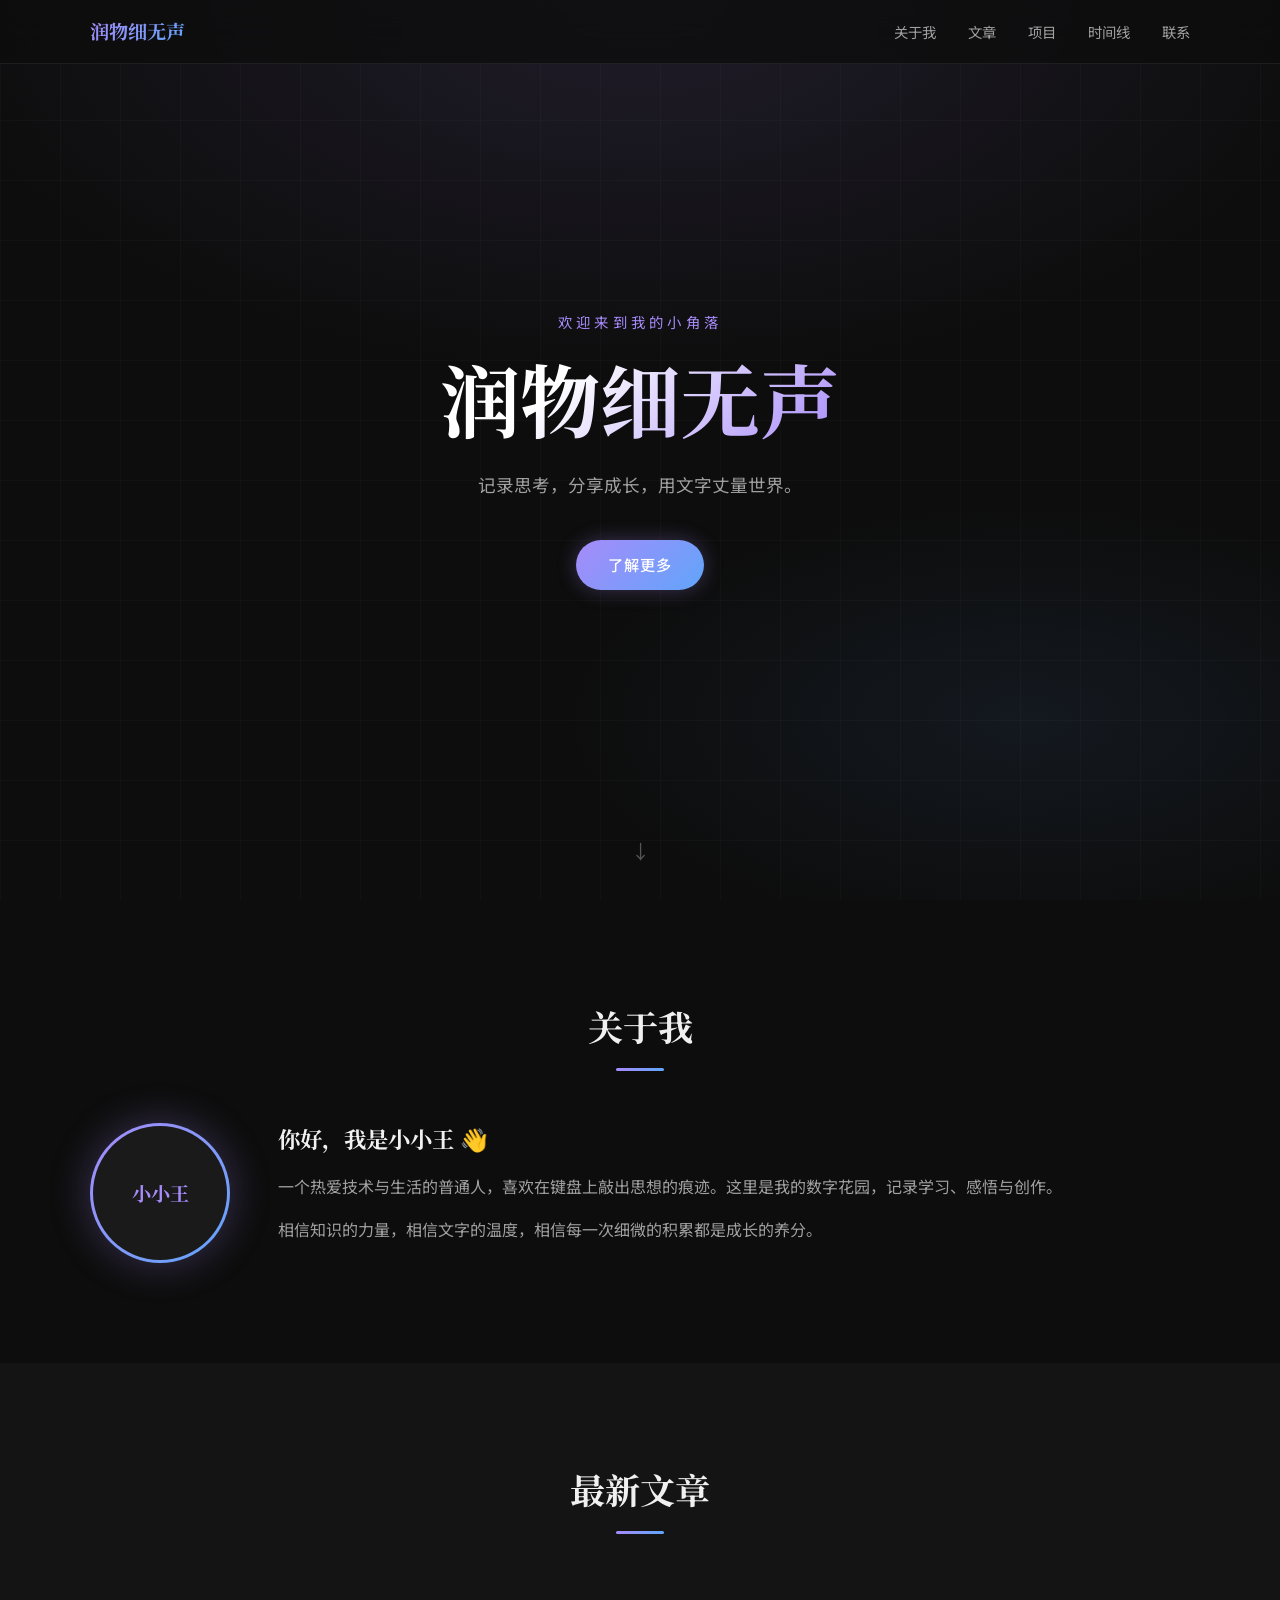
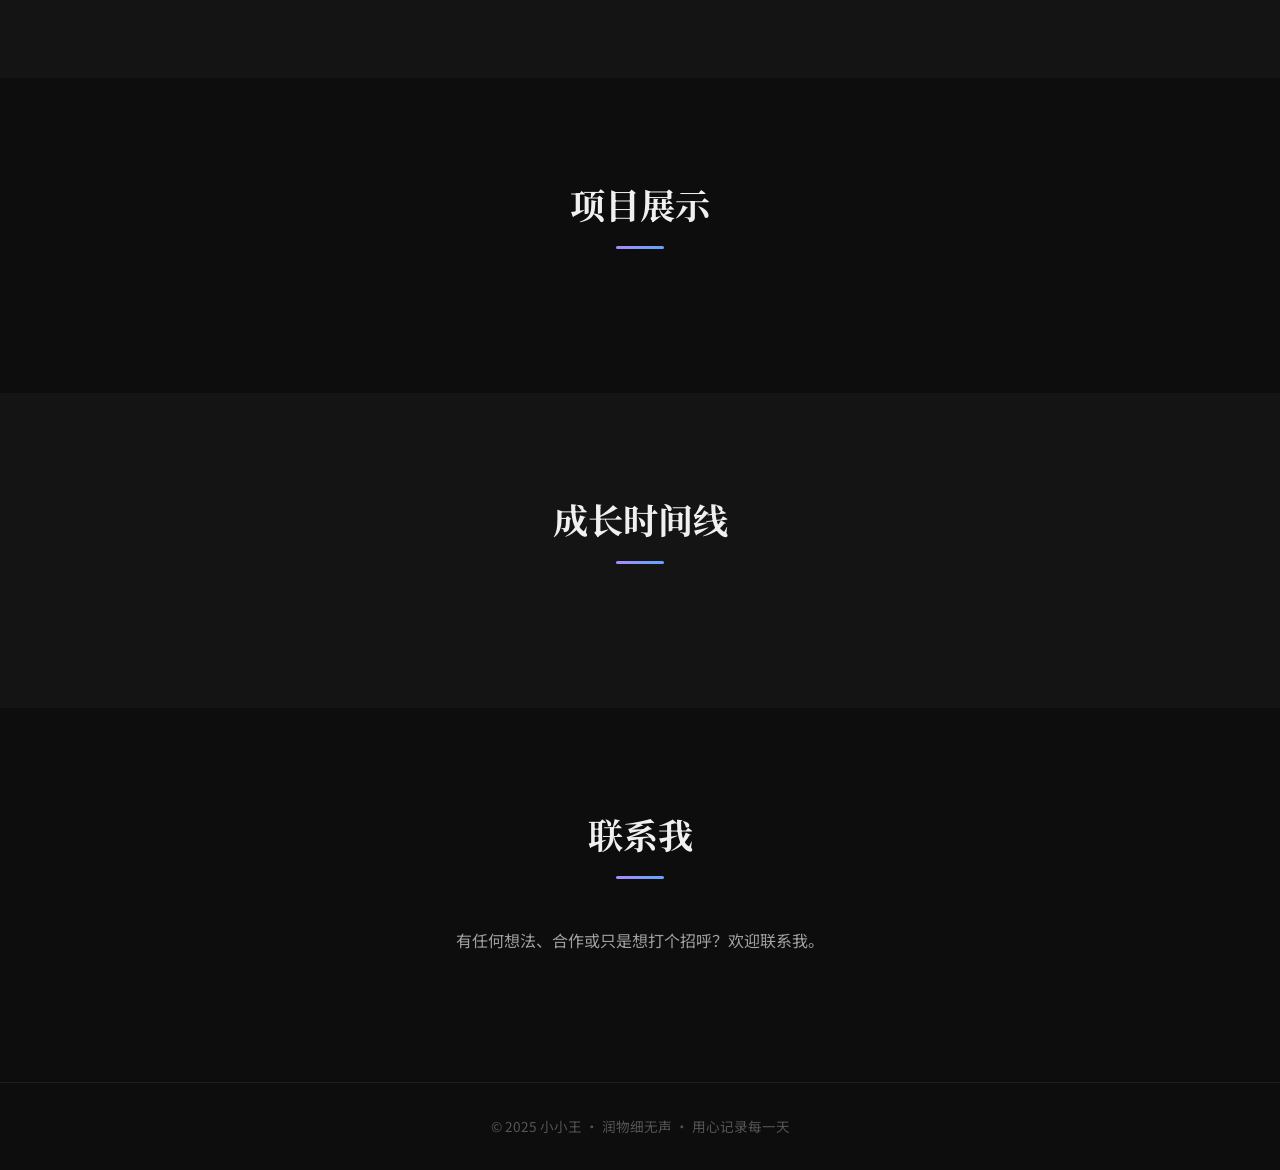
==== blog/index.html @ 7c08bc06 "init: 博客后台管理系统" ====
<!DOCTYPE html>
<html lang="zh-CN">
<head>
  <meta charset="UTF-8" />
  <meta name="viewport" content="width=device-width, initial-scale=1.0" />
  <title>润物细无声 - 小小王的博客</title>
  <link rel="stylesheet" href="style.css" />
  <link rel="preconnect" href="https://fonts.googleapis.com" />
  <link href="https://fonts.googleapis.com/css2?family=Noto+Serif+SC:wght@400;600;700&family=Noto+Sans+SC:wght@300;400;500&display=swap" rel="stylesheet" />
</head>
<body>
  <!-- 导航栏 -->
  <nav class="navbar" id="navbar">
    <div class="nav-inner">
      <a class="logo" href="#hero" id="navLogo">润物细无声</a>
      <ul class="nav-links">
        <li><a href="#about">关于我</a></li>
        <li><a href="#posts">文章</a></li>
        <li><a href="#projects">项目</a></li>
        <li><a href="#timeline">时间线</a></li>
        <li><a href="#contact">联系</a></li>
      </ul>
      <button class="menu-btn" id="menuBtn">&#9776;</button>
    </div>
  </nav>

  <!-- Hero -->
  <section class="hero" id="hero">
    <div class="hero-bg"></div>
    <div class="hero-content">
      <p class="hero-sub" id="heroSub">欢迎来到我的小角落</p>
      <h1 class="hero-title" id="heroTitle">润物细无声</h1>
      <p class="hero-desc" id="heroDesc">记录思考，分享成长，用文字丈量世界。</p>
      <a href="#about" class="btn-primary">了解更多</a>
    </div>
    <div class="scroll-hint">&#8595;</div>
  </section>

  <!-- 关于我 -->
  <section class="section" id="about">
    <div class="container">
      <h2 class="section-title">关于我</h2>
      <div class="about-grid">
        <div class="about-avatar">
          <div class="avatar-ring">
            <div class="avatar-inner" id="avatarInner">小小王</div>
          </div>
        </div>
        <div class="about-text">
          <h3 id="aboutName">你好，我是小小王 👋</h3>
          <p id="aboutIntro1">一个热爱技术与生活的普通人，喜欢在键盘上敲出思想的痕迹。这里是我的数字花园，记录学习、感悟与创作。</p>
          <p id="aboutIntro2">相信知识的力量，相信文字的温度，相信每一次细微的积累都是成长的养分。</p>
          <div class="tags" id="aboutTags"></div>
        </div>
      </div>
    </div>
  </section>

  <!-- 文章列表 -->
  <section class="section section-alt" id="posts">
    <div class="container">
      <h2 class="section-title">最新文章</h2>
      <div class="posts-grid" id="postsGrid"></div>
    </div>
  </section>

  <!-- 项目展示 -->
  <section class="section" id="projects">
    <div class="container">
      <h2 class="section-title">项目展示</h2>
      <div class="projects-grid" id="projectsGrid"></div>
    </div>
  </section>

  <!-- 时间线 -->
  <section class="section section-alt" id="timeline">
    <div class="container">
      <h2 class="section-title">成长时间线</h2>
      <div class="timeline" id="timelineList"></div>
    </div>
  </section>

  <!-- 联系 -->
  <section class="section" id="contact">
    <div class="container">
      <h2 class="section-title">联系我</h2>
      <div class="contact-box">
        <p id="contactDesc">有任何想法、合作或只是想打个招呼？欢迎联系我。</p>
        <div class="contact-links" id="contactLinks"></div>
      </div>
    </div>
  </section>

  <!-- Footer -->
  <footer class="footer">
    <p id="footerText">© 2025 小小王 · 润物细无声 · 用心记录每一天</p>
  </footer>

  <script src="main.js"></script>
</body>
</html>
---- blog/style.css ----
/* ===== 全局重置与变量 ===== */
:root {
  --bg-primary: #0d0d0d;
  --bg-secondary: #141414;
  --bg-card: #1a1a1a;
  --bg-card-hover: #222222;
  --accent: #a78bfa;
  --accent-2: #60a5fa;
  --accent-glow: rgba(167, 139, 250, 0.15);
  --text-primary: #f0f0f0;
  --text-secondary: #a0a0a0;
  --text-muted: #555;
  --border: rgba(255,255,255,0.07);
  --radius: 12px;
  --transition: 0.3s cubic-bezier(0.4,0,0.2,1);
}

*, *::before, *::after { box-sizing: border-box; margin: 0; padding: 0; }

html { scroll-behavior: smooth; }

body {
  background: var(--bg-primary);
  color: var(--text-primary);
  font-family: 'Noto Sans SC', 'PingFang SC', 'Microsoft YaHei', sans-serif;
  font-size: 16px;
  line-height: 1.7;
  overflow-x: hidden;
}

a { color: inherit; text-decoration: none; }

/* ===== 导航栏 ===== */
.navbar {
  position: fixed;
  top: 0; left: 0; right: 0;
  z-index: 100;
  padding: 0 2rem;
  height: 64px;
  display: flex;
  align-items: center;
  background: rgba(13,13,13,0.8);
  backdrop-filter: blur(16px);
  border-bottom: 1px solid var(--border);
  transition: background var(--transition);
}

.nav-inner {
  width: 100%;
  max-width: 1100px;
  margin: 0 auto;
  display: flex;
  align-items: center;
  justify-content: space-between;
}

.logo {
  font-family: 'Noto Serif SC', serif;
  font-size: 1.2rem;
  font-weight: 700;
  background: linear-gradient(135deg, var(--accent), var(--accent-2));
  -webkit-background-clip: text;
  -webkit-text-fill-color: transparent;
  background-clip: text;
}

.nav-links {
  list-style: none;
  display: flex;
  gap: 2rem;
}

.nav-links a {
  font-size: 0.9rem;
  color: var(--text-secondary);
  transition: color var(--transition);
  position: relative;
}

.nav-links a::after {
  content: '';
  position: absolute;
  bottom: -4px; left: 0;
  width: 0; height: 1px;
  background: var(--accent);
  transition: width var(--transition);
}

.nav-links a:hover { color: var(--text-primary); }
.nav-links a:hover::after { width: 100%; }

.menu-btn {
  display: none;
  background: none;
  border: none;
  color: var(--text-primary);
  font-size: 1.4rem;
  cursor: pointer;
}

/* ===== Hero ===== */
.hero {
  position: relative;
  min-height: 100vh;
  display: flex;
  align-items: center;
  justify-content: center;
  text-align: center;
  overflow: hidden;
}

.hero-bg {
  position: absolute;
  inset: 0;
  background:
    radial-gradient(ellipse 80% 60% at 50% 0%, rgba(167,139,250,0.12) 0%, transparent 70%),
    radial-gradient(ellipse 60% 40% at 80% 80%, rgba(96,165,250,0.08) 0%, transparent 60%),
    var(--bg-primary);
  z-index: 0;
}

.hero-bg::before {
  content: '';
  position: absolute;
  inset: 0;
  background-image:
    linear-gradient(rgba(255,255,255,0.02) 1px, transparent 1px),
    linear-gradient(90deg, rgba(255,255,255,0.02) 1px, transparent 1px);
  background-size: 60px 60px;
}

.hero-content {
  position: relative;
  z-index: 1;
  padding: 2rem;
}

.hero-sub {
  font-size: 0.9rem;
  letter-spacing: 0.3em;
  color: var(--accent);
  text-transform: uppercase;
  margin-bottom: 1rem;
  opacity: 0;
  animation: fadeUp 0.8s 0.2s forwards;
}

.hero-title {
  font-family: 'Noto Serif SC', serif;
  font-size: clamp(2.5rem, 8vw, 5rem);
  font-weight: 700;
  line-height: 1.2;
  margin-bottom: 1.5rem;
  background: linear-gradient(135deg, #fff 30%, var(--accent) 100%);
  -webkit-background-clip: text;
  -webkit-text-fill-color: transparent;
  background-clip: text;
  opacity: 0;
  animation: fadeUp 0.8s 0.4s forwards;
}

.hero-desc {
  font-size: 1.1rem;
  color: var(--text-secondary);
  max-width: 500px;
  margin: 0 auto 2.5rem;
  opacity: 0;
  animation: fadeUp 0.8s 0.6s forwards;
}

.btn-primary {
  display: inline-block;
  padding: 0.75rem 2rem;
  border-radius: 50px;
  background: linear-gradient(135deg, var(--accent), var(--accent-2));
  color: #fff;
  font-size: 0.95rem;
  font-weight: 500;
  letter-spacing: 0.05em;
  transition: all var(--transition);
  box-shadow: 0 0 20px rgba(167,139,250,0.3);
  opacity: 0;
  animation: fadeUp 0.8s 0.8s forwards;
}

.btn-primary:hover {
  transform: translateY(-2px);
  box-shadow: 0 0 32px rgba(167,139,250,0.5);
}

.scroll-hint {
  position: absolute;
  bottom: 2rem;
  left: 50%;
  transform: translateX(-50%);
  color: var(--text-muted);
  font-size: 1.2rem;
  animation: bounce 2s infinite;
  z-index: 1;
}

/* ===== 通用 Section ===== */
.section { padding: 6rem 1.5rem; }
.section-alt { background: var(--bg-secondary); }

.container {
  max-width: 1100px;
  margin: 0 auto;
}

.section-title {
  font-family: 'Noto Serif SC', serif;
  font-size: clamp(1.6rem, 4vw, 2.2rem);
  font-weight: 700;
  text-align: center;
  margin-bottom: 3rem;
  position: relative;
  color: var(--text-primary);
}

.section-title::after {
  content: '';
  display: block;
  width: 48px;
  height: 3px;
  background: linear-gradient(90deg, var(--accent), var(--accent-2));
  margin: 0.75rem auto 0;
  border-radius: 2px;
}

/* ===== 关于我 ===== */
.about-grid {
  display: grid;
  grid-template-columns: auto 1fr;
  gap: 3rem;
  align-items: center;
}

.avatar-ring {
  width: 140px;
  height: 140px;
  border-radius: 50%;
  background: linear-gradient(135deg, var(--accent), var(--accent-2));
  padding: 3px;
  box-shadow: 0 0 40px rgba(167,139,250,0.3);
}

.avatar-inner {
  width: 100%;
  height: 100%;
  border-radius: 50%;
  background: var(--bg-card);
  display: flex;
  align-items: center;
  justify-content: center;
  font-family: 'Noto Serif SC', serif;
  font-size: 1.2rem;
  font-weight: 700;
  color: var(--accent);
}

.about-text h3 {
  font-size: 1.4rem;
  margin-bottom: 1rem;
  font-family: 'Noto Serif SC', serif;
}

.about-text p {
  color: var(--text-secondary);
  margin-bottom: 1rem;
}

.tags {
  display: flex;
  flex-wrap: wrap;
  gap: 0.5rem;
  margin-top: 1.5rem;
}

.tag {
  padding: 0.3rem 0.9rem;
  border-radius: 50px;
  border: 1px solid var(--border);
  background: var(--bg-card);
  font-size: 0.85rem;
  color: var(--text-secondary);
  transition: all var(--transition);
}

.tag:hover {
  border-color: var(--accent);
  color: var(--accent);
  background: var(--accent-glow);
}

/* ===== 文章列表 ===== */
.posts-grid {
  display: grid;
  grid-template-columns: repeat(auto-fill, minmax(300px, 1fr));
  gap: 1.5rem;
}

.post-card {
  background: var(--bg-card);
  border: 1px solid var(--border);
  border-radius: var(--radius);
  padding: 1.5rem;
  transition: all var(--transition);
  position: relative;
  overflow: hidden;
}

.post-card::before {
  content: '';
  position: absolute;
  top: 0; left: 0; right: 0;
  height: 2px;
  background: linear-gradient(90deg, var(--accent), var(--accent-2));
  transform: scaleX(0);
  transition: transform var(--transition);
}

.post-card:hover {
  border-color: rgba(167,139,250,0.3);
  background: var(--bg-card-hover);
  transform: translateY(-4px);
  box-shadow: 0 12px 40px rgba(0,0,0,0.4);
}

.post-card:hover::before { transform: scaleX(1); }

.post-meta {
  display: flex;
  justify-content: space-between;
  align-items: center;
  margin-bottom: 0.75rem;
}

.post-cat {
  font-size: 0.75rem;
  padding: 0.2rem 0.6rem;
  border-radius: 4px;
  background: var(--accent-glow);
  color: var(--accent);
  border: 1px solid rgba(167,139,250,0.2);
}

.post-date { font-size: 0.8rem; color: var(--text-muted); }

.post-title {
  font-size: 1rem;
  font-weight: 600;
  margin-bottom: 0.75rem;
  line-height: 1.5;
  font-family: 'Noto Serif SC', serif;
}

.post-excerpt {
  font-size: 0.9rem;
  color: var(--text-secondary);
  margin-bottom: 1rem;
  display: -webkit-box;
  -webkit-line-clamp: 2;
  -webkit-box-orient: vertical;
  overflow: hidden;
}

.post-link {
  font-size: 0.85rem;
  color: var(--accent);
  transition: color var(--transition);
}

.post-link:hover { color: var(--accent-2); }

/* ===== 项目展示 ===== */
.projects-grid {
  display: grid;
  grid-template-columns: repeat(auto-fill, minmax(280px, 1fr));
  gap: 1.5rem;
}

.project-card {
  background: var(--bg-card);
  border: 1px solid var(--border);
  border-radius: var(--radius);
  padding: 2rem;
  transition: all var(--transition);
}

.project-card:hover {
  border-color: rgba(96,165,250,0.3);
  transform: translateY(-4px);
  box-shadow: 0 12px 40px rgba(0,0,0,0.4), 0 0 40px rgba(96,165,250,0.05);
}

.project-icon { font-size: 2.2rem; margin-bottom: 1rem; }

.project-card h3 {
  font-size: 1.1rem;
  margin-bottom: 0.75rem;
  font-family: 'Noto Serif SC', serif;
}

.project-card p {
  font-size: 0.9rem;
  color: var(--text-secondary);
  margin-bottom: 1.2rem;
}

.project-tech {
  display: flex;
  flex-wrap: wrap;
  gap: 0.4rem;
  margin-bottom: 1.2rem;
}

.project-tech span {
  font-size: 0.75rem;
  padding: 0.2rem 0.6rem;
  background: rgba(96,165,250,0.1);
  color: var(--accent-2);
  border-radius: 4px;
  border: 1px solid rgba(96,165,250,0.2);
}

.project-links { display: flex; gap: 1rem; }

.project-links a {
  font-size: 0.85rem;
  color: var(--text-secondary);
  transition: color var(--transition);
}

.project-links a:hover { color: var(--accent); }

/* ===== 时间线 ===== */
.timeline {
  max-width: 640px;
  margin: 0 auto;
  position: relative;
  padding-left: 2rem;
}

.timeline::before {
  content: '';
  position: absolute;
  left: 0;
  top: 0; bottom: 0;
  width: 1px;
  background: linear-gradient(to bottom, var(--accent), var(--accent-2), transparent);
}

.tl-item {
  position: relative;
  margin-bottom: 2.5rem;
}

.tl-dot {
  position: absolute;
  left: -2.45rem;
  top: 0.3rem;
  width: 10px;
  height: 10px;
  border-radius: 50%;
  background: var(--accent);
  box-shadow: 0 0 12px rgba(167,139,250,0.6);
}

.tl-year {
  font-size: 0.8rem;
  color: var(--accent);
  font-weight: 500;
  letter-spacing: 0.1em;
  display: block;
  margin-bottom: 0.3rem;
}

.tl-content h4 {
  font-size: 1rem;
  margin-bottom: 0.3rem;
  font-family: 'Noto Serif SC', serif;
}

.tl-content p { font-size: 0.9rem; color: var(--text-secondary); }

/* ===== 联系 ===== */
.contact-box {
  text-align: center;
  max-width: 560px;
  margin: 0 auto;
}

.contact-box p {
  color: var(--text-secondary);
  margin-bottom: 2rem;
}

.contact-links {
  display: flex;
  justify-content: center;
  flex-wrap: wrap;
  gap: 1rem;
}

.contact-item {
  padding: 0.65rem 1.4rem;
  border: 1px solid var(--border);
  border-radius: 50px;
  background: var(--bg-card);
  font-size: 0.9rem;
  color: var(--text-secondary);
  transition: all var(--transition);
}

.contact-item:hover {
  border-color: var(--accent);
  color: var(--accent);
  background: var(--accent-glow);
  transform: translateY(-2px);
}

/* ===== Footer ===== */
.footer {
  padding: 2rem;
  text-align: center;
  border-top: 1px solid var(--border);
  color: var(--text-muted);
  font-size: 0.85rem;
}

/* ===== 动画 ===== */
@keyframes fadeUp {
  from { opacity: 0; transform: translateY(20px); }
  to   { opacity: 1; transform: translateY(0); }
}

@keyframes bounce {
  0%, 100% { transform: translateX(-50%) translateY(0); }
  50%       { transform: translateX(-50%) translateY(8px); }
}

/* ===== 响应式 ===== */
@media (max-width: 768px) {
  .nav-links { display: none; }
  .nav-links.open {
    display: flex;
    flex-direction: column;
    position: fixed;
    top: 64px; left: 0; right: 0;
    background: rgba(13,13,13,0.97);
    padding: 2rem;
    gap: 1.5rem;
    border-bottom: 1px solid var(--border);
  }
  .menu-btn { display: block; }
  .about-grid { grid-template-columns: 1fr; text-align: center; }
  .about-avatar { display: flex; justify-content: center; }
  .tags { justify-content: center; }
}
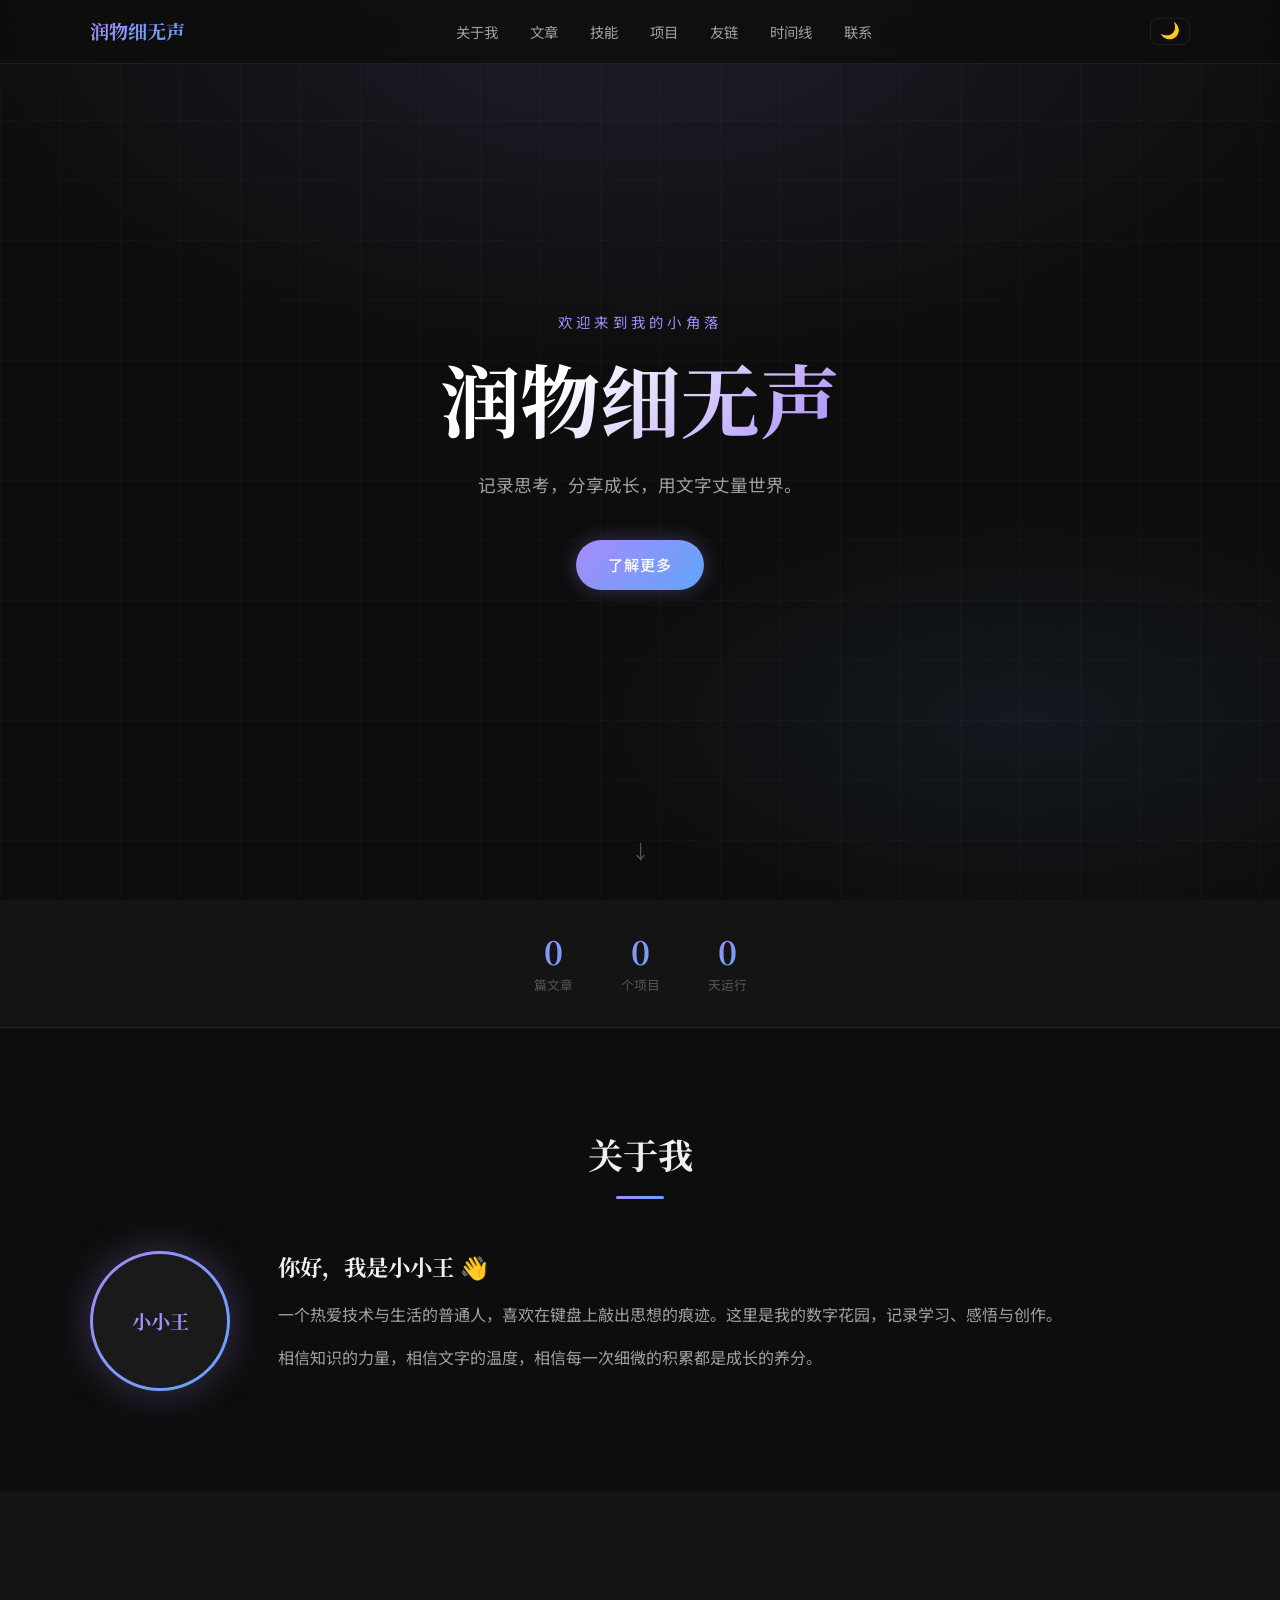
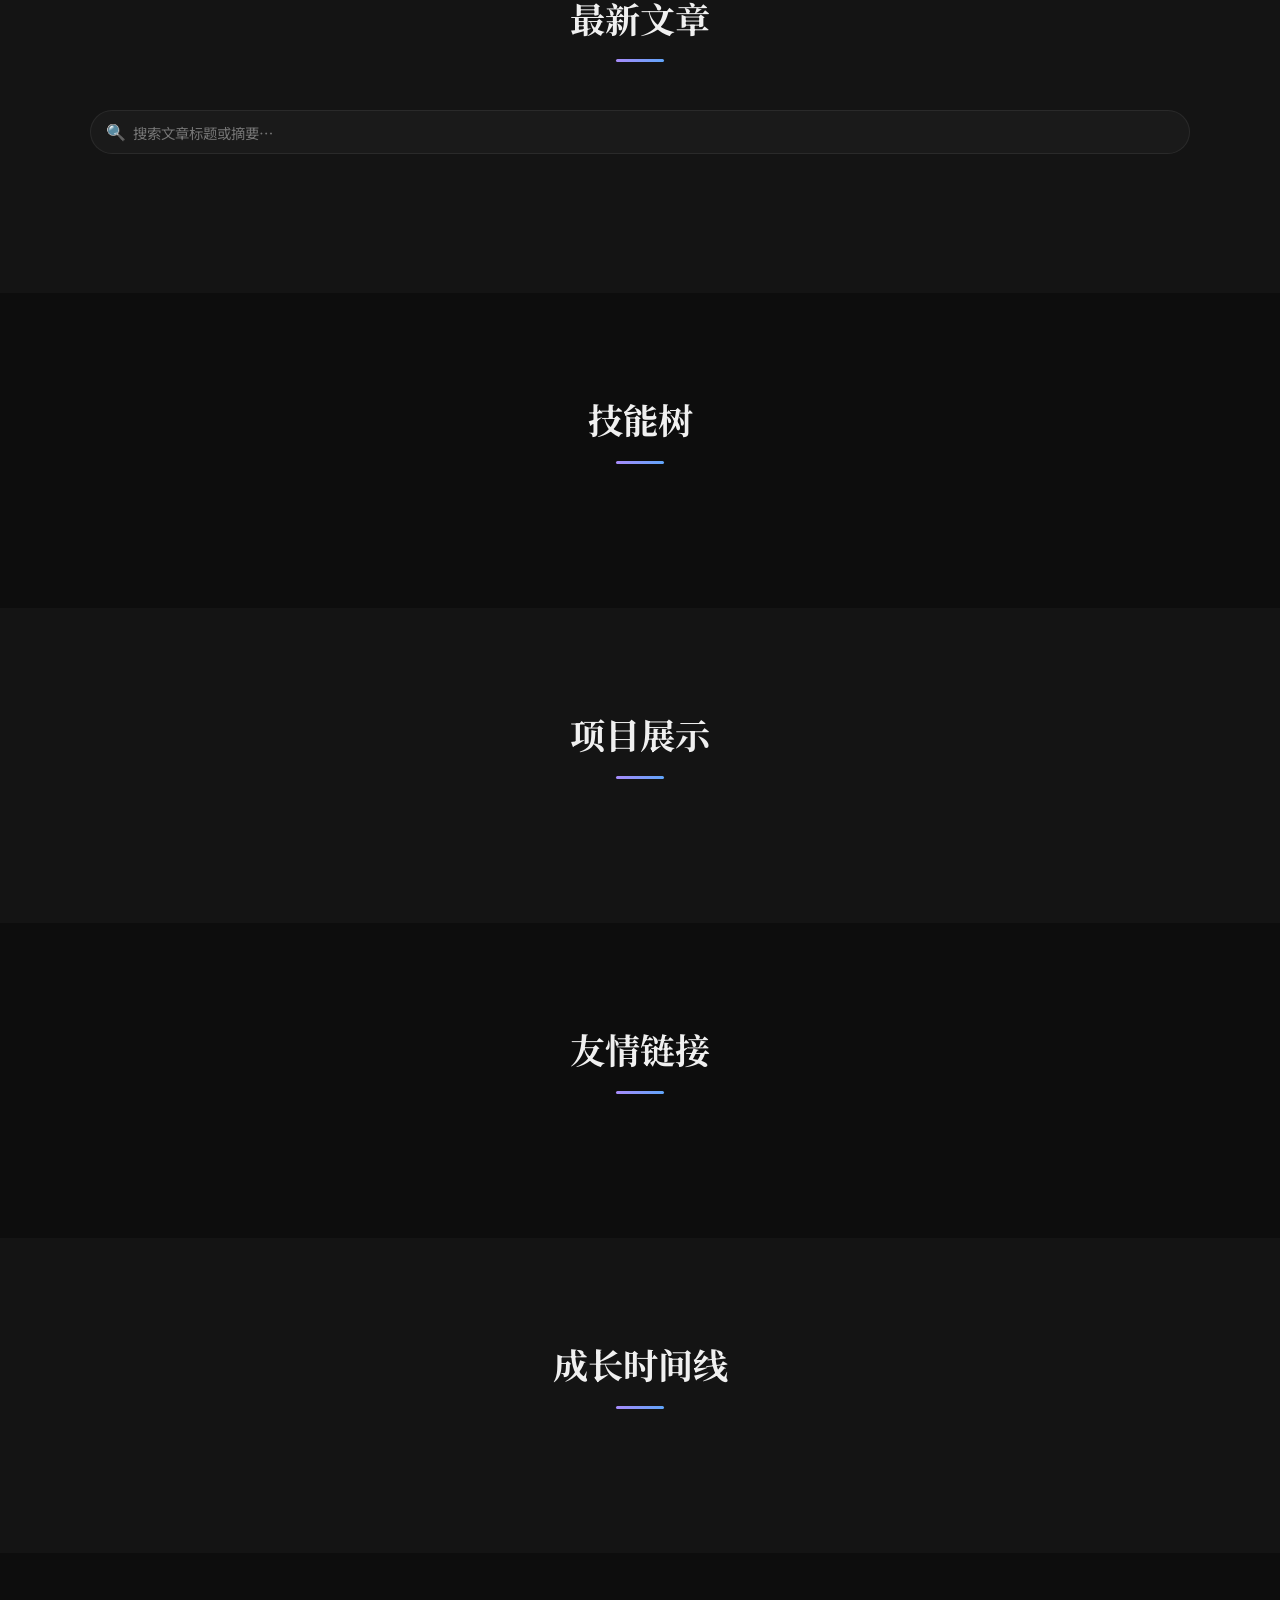
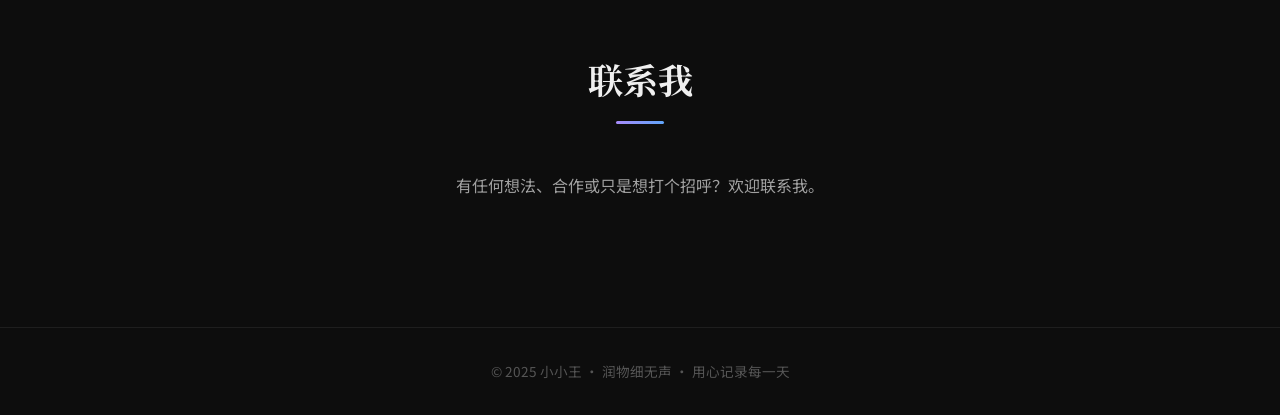
==== commit a81a3065: "feat: 博客功能全面扩展 - 亮/暗色主题切换（localStorage + Giscus 联动） - 文章分类筛选 Tab + 实时搜索 - 预计阅读时间（300字/分钟） - 统计数据展示（文" ====
--- a/blog/index.html
+++ b/blog/index.html
@@ -4,9 +4,22 @@
   <meta charset="UTF-8" />
   <meta name="viewport" content="width=device-width, initial-scale=1.0" />
   <title>润物细无声 - 小小王的博客</title>
+  <!-- Open Graph -->
+  <meta property="og:type" content="website" />
+  <meta property="og:title" content="润物细无声 - 小小王的博客" />
+  <meta property="og:description" content="记录思考，分享成长，用文字丈量世界。" />
+  <meta property="og:image" content="" id="ogImage" />
+  <meta name="description" content="记录思考，分享成长，用文字丈量世界。" />
   <link rel="stylesheet" href="style.css" />
   <link rel="preconnect" href="https://fonts.googleapis.com" />
   <link href="https://fonts.googleapis.com/css2?family=Noto+Serif+SC:wght@400;600;700&family=Noto+Sans+SC:wght@300;400;500&display=swap" rel="stylesheet" />
+  <script>
+    // 主题初始化（避免闪烁）
+    (function(){
+      const t = localStorage.getItem('theme') || 'dark';
+      document.documentElement.setAttribute('data-theme', t);
+    })();
+  </script>
 </head>
 <body>
   <!-- 导航栏 -->
@@ -16,11 +29,16 @@
       <ul class="nav-links">
         <li><a href="#about">关于我</a></li>
         <li><a href="#posts">文章</a></li>
+        <li><a href="#skills">技能</a></li>
         <li><a href="#projects">项目</a></li>
+        <li><a href="#links">友链</a></li>
         <li><a href="#timeline">时间线</a></li>
         <li><a href="#contact">联系</a></li>
       </ul>
-      <button class="menu-btn" id="menuBtn">&#9776;</button>
+      <div style="display:flex;align-items:center;gap:0.3rem">
+        <button class="theme-btn" id="themeBtn" title="切换主题">🌙</button>
+        <button class="menu-btn" id="menuBtn">&#9776;</button>
+      </div>
     </div>
   </nav>
 
@@ -35,6 +53,22 @@
     </div>
     <div class="scroll-hint">&#8595;</div>
   </section>
+
+  <!-- 统计数据 -->
+  <div class="stats-bar" id="statsBar">
+    <div class="stat-item">
+      <div class="stat-num" id="statPosts">0</div>
+      <div class="stat-label">篇文章</div>
+    </div>
+    <div class="stat-item">
+      <div class="stat-num" id="statProjects">0</div>
+      <div class="stat-label">个项目</div>
+    </div>
+    <div class="stat-item">
+      <div class="stat-num" id="statDays">0</div>
+      <div class="stat-label">天运行</div>
+    </div>
+  </div>
 
   <!-- 关于我 -->
   <section class="section" id="about">
@@ -60,15 +94,39 @@
   <section class="section section-alt" id="posts">
     <div class="container">
       <h2 class="section-title">最新文章</h2>
+      <!-- 搜索框 -->
+      <div class="search-wrap">
+        <span class="search-icon">🔍</span>
+        <input type="text" id="searchInput" placeholder="搜索文章标题或摘要…" />
+      </div>
+      <!-- 分类筛选 -->
+      <div class="filter-bar" id="filterBar"></div>
+      <!-- 文章网格 -->
       <div class="posts-grid" id="postsGrid"></div>
     </div>
   </section>
 
+  <!-- 技能树 -->
+  <section class="section" id="skills">
+    <div class="container">
+      <h2 class="section-title">技能树</h2>
+      <div class="skills-grid" id="skillsGrid"></div>
+    </div>
+  </section>
+
   <!-- 项目展示 -->
-  <section class="section" id="projects">
+  <section class="section section-alt" id="projects">
     <div class="container">
       <h2 class="section-title">项目展示</h2>
       <div class="projects-grid" id="projectsGrid"></div>
+    </div>
+  </section>
+
+  <!-- 友情链接 -->
+  <section class="section" id="links">
+    <div class="container">
+      <h2 class="section-title">友情链接</h2>
+      <div class="links-grid" id="linksGrid"></div>
     </div>
   </section>
 
@@ -96,6 +154,9 @@
     <p id="footerText">© 2025 小小王 · 润物细无声 · 用心记录每一天</p>
   </footer>
 
+  <!-- 回到顶部 -->
+  <button class="back-top" id="backTop" title="回到顶部">↑</button>
+
   <script src="main.js"></script>
 </body>
 </html>
--- a/blog/style.css
+++ b/blog/style.css
@@ -558,3 +558,381 @@
   .about-avatar { display: flex; justify-content: center; }
   .tags { justify-content: center; }
 }
+
+/* ===== 亮色主题 ===== */
+[data-theme="light"] {
+  --bg-primary: #f8f7f4;
+  --bg-secondary: #f0ede8;
+  --bg-card: #ffffff;
+  --bg-card-hover: #f5f3ef;
+  --accent: #7c3aed;
+  --accent-2: #2563eb;
+  --accent-glow: rgba(124, 58, 237, 0.10);
+  --text-primary: #1a1a1a;
+  --text-secondary: #555555;
+  --text-muted: #999999;
+  --border: rgba(0,0,0,0.08);
+}
+
+[data-theme="light"] .navbar {
+  background: rgba(248,247,244,0.85);
+}
+
+[data-theme="light"] .navbar.scrolled {
+  background: rgba(248,247,244,0.97);
+}
+
+[data-theme="light"] .hero-bg {
+  background:
+    radial-gradient(ellipse 80% 60% at 50% 0%, rgba(124,58,237,0.10) 0%, transparent 70%),
+    radial-gradient(ellipse 60% 40% at 80% 80%, rgba(37,99,235,0.07) 0%, transparent 60%),
+    var(--bg-primary);
+}
+
+[data-theme="light"] .hero-bg::before {
+  background-image:
+    linear-gradient(rgba(0,0,0,0.04) 1px, transparent 1px),
+    linear-gradient(90deg, rgba(0,0,0,0.04) 1px, transparent 1px);
+}
+
+[data-theme="light"] .hero-title {
+  background: linear-gradient(135deg, #1a1a1a 30%, var(--accent) 100%);
+  -webkit-background-clip: text;
+  -webkit-text-fill-color: transparent;
+  background-clip: text;
+}
+
+/* ===== 主题切换按钮 ===== */
+.theme-btn {
+  background: none;
+  border: 1px solid var(--border);
+  border-radius: 8px;
+  color: var(--text-secondary);
+  cursor: pointer;
+  font-size: 1rem;
+  padding: 0.3rem 0.55rem;
+  transition: all var(--transition);
+  line-height: 1;
+  margin-left: 0.5rem;
+}
+
+.theme-btn:hover {
+  border-color: var(--accent);
+  color: var(--accent);
+  background: var(--accent-glow);
+}
+
+/* ===== 统计数据展示 ===== */
+.stats-bar {
+  display: flex;
+  justify-content: center;
+  gap: 3rem;
+  padding: 2rem 1.5rem;
+  background: var(--bg-secondary);
+  border-bottom: 1px solid var(--border);
+}
+
+.stat-item {
+  text-align: center;
+}
+
+.stat-num {
+  font-family: 'Noto Serif SC', serif;
+  font-size: 2rem;
+  font-weight: 700;
+  background: linear-gradient(135deg, var(--accent), var(--accent-2));
+  -webkit-background-clip: text;
+  -webkit-text-fill-color: transparent;
+  background-clip: text;
+  line-height: 1.2;
+}
+
+.stat-label {
+  font-size: 0.8rem;
+  color: var(--text-muted);
+  margin-top: 0.2rem;
+}
+
+/* ===== 分类筛选 Tab ===== */
+.filter-bar {
+  display: flex;
+  gap: 0.5rem;
+  flex-wrap: wrap;
+  margin-bottom: 1.5rem;
+}
+
+.filter-btn {
+  padding: 0.35rem 1rem;
+  border-radius: 50px;
+  border: 1px solid var(--border);
+  background: var(--bg-card);
+  color: var(--text-secondary);
+  font-size: 0.85rem;
+  cursor: pointer;
+  transition: all var(--transition);
+  font-family: inherit;
+}
+
+.filter-btn:hover,
+.filter-btn.active {
+  border-color: var(--accent);
+  color: var(--accent);
+  background: var(--accent-glow);
+}
+
+/* ===== 搜索框 ===== */
+.search-wrap {
+  margin-bottom: 1.2rem;
+  position: relative;
+}
+
+.search-wrap input {
+  width: 100%;
+  padding: 0.65rem 1rem 0.65rem 2.6rem;
+  background: var(--bg-card);
+  border: 1px solid var(--border);
+  border-radius: 50px;
+  color: var(--text-primary);
+  font-size: 0.9rem;
+  font-family: inherit;
+  outline: none;
+  transition: border-color var(--transition);
+}
+
+.search-wrap input:focus {
+  border-color: var(--accent);
+}
+
+.search-wrap .search-icon {
+  position: absolute;
+  left: 1rem;
+  top: 50%;
+  transform: translateY(-50%);
+  color: var(--text-muted);
+  pointer-events: none;
+}
+
+/* ===== 预计阅读时间 ===== */
+.read-time {
+  font-size: 0.78rem;
+  color: var(--text-muted);
+  margin-left: 0.4rem;
+}
+
+/* ===== 文章封面图 ===== */
+.post-cover {
+  width: 100%;
+  height: 180px;
+  object-fit: cover;
+  border-radius: var(--radius) var(--radius) 0 0;
+  display: block;
+  margin: -1.5rem -1.5rem 1rem;
+  width: calc(100% + 3rem);
+}
+
+/* ===== 技能树 ===== */
+.skills-grid {
+  display: grid;
+  grid-template-columns: repeat(auto-fill, minmax(300px, 1fr));
+  gap: 1.5rem;
+}
+
+.skill-category {
+  background: var(--bg-card);
+  border: 1px solid var(--border);
+  border-radius: var(--radius);
+  padding: 1.5rem;
+}
+
+.skill-category h3 {
+  font-family: 'Noto Serif SC', serif;
+  font-size: 1rem;
+  margin-bottom: 1.2rem;
+  color: var(--text-primary);
+}
+
+.skill-item {
+  margin-bottom: 0.9rem;
+}
+
+.skill-item:last-child {
+  margin-bottom: 0;
+}
+
+.skill-name-row {
+  display: flex;
+  justify-content: space-between;
+  font-size: 0.88rem;
+  color: var(--text-secondary);
+  margin-bottom: 0.35rem;
+}
+
+.skill-bar-bg {
+  height: 6px;
+  background: var(--border);
+  border-radius: 3px;
+  overflow: hidden;
+}
+
+.skill-bar-fill {
+  height: 100%;
+  border-radius: 3px;
+  background: linear-gradient(90deg, var(--accent), var(--accent-2));
+  transition: width 1s cubic-bezier(0.4,0,0.2,1);
+  width: 0;
+}
+
+/* ===== 友情链接 ===== */
+.links-grid {
+  display: grid;
+  grid-template-columns: repeat(auto-fill, minmax(220px, 1fr));
+  gap: 1rem;
+}
+
+.link-card {
+  background: var(--bg-card);
+  border: 1px solid var(--border);
+  border-radius: var(--radius);
+  padding: 1.2rem;
+  display: flex;
+  align-items: flex-start;
+  gap: 0.8rem;
+  transition: all var(--transition);
+}
+
+.link-card:hover {
+  border-color: rgba(167,139,250,0.3);
+  transform: translateY(-3px);
+  box-shadow: 0 8px 24px rgba(0,0,0,0.2);
+}
+
+.link-icon {
+  font-size: 1.6rem;
+  line-height: 1;
+  flex-shrink: 0;
+}
+
+.link-info h4 {
+  font-size: 0.95rem;
+  font-weight: 600;
+  margin-bottom: 0.2rem;
+  color: var(--accent);
+}
+
+.link-info p {
+  font-size: 0.82rem;
+  color: var(--text-muted);
+  line-height: 1.4;
+}
+
+/* ===== 回到顶部 ===== */
+.back-top {
+  position: fixed;
+  bottom: 2.5rem;
+  right: 2rem;
+  width: 42px;
+  height: 42px;
+  border-radius: 50%;
+  background: var(--accent);
+  color: #fff;
+  border: none;
+  cursor: pointer;
+  font-size: 1.1rem;
+  display: flex;
+  align-items: center;
+  justify-content: center;
+  box-shadow: 0 4px 20px rgba(167,139,250,0.4);
+  opacity: 0;
+  transform: translateY(16px);
+  transition: all var(--transition);
+  pointer-events: none;
+  z-index: 90;
+}
+
+.back-top.visible {
+  opacity: 1;
+  transform: translateY(0);
+  pointer-events: auto;
+}
+
+.back-top:hover {
+  transform: translateY(-3px);
+  box-shadow: 0 8px 28px rgba(167,139,250,0.55);
+}
+
+/* ===== 阅读进度条（post.html 用）===== */
+.reading-progress {
+  position: fixed;
+  top: 0;
+  left: 0;
+  height: 3px;
+  width: 0%;
+  background: linear-gradient(90deg, var(--accent), var(--accent-2));
+  z-index: 200;
+  transition: width 0.1s linear;
+}
+
+/* ===== 文章目录 TOC ===== */
+.toc-sidebar {
+  position: fixed;
+  top: 80px;
+  right: calc((100vw - 720px) / 2 - 220px);
+  width: 200px;
+  max-height: calc(100vh - 120px);
+  overflow-y: auto;
+  background: var(--bg-card);
+  border: 1px solid var(--border);
+  border-radius: var(--radius);
+  padding: 1rem;
+  font-size: 0.82rem;
+  z-index: 50;
+}
+
+.toc-sidebar h4 {
+  font-size: 0.8rem;
+  color: var(--text-muted);
+  text-transform: uppercase;
+  letter-spacing: 0.1em;
+  margin-bottom: 0.7rem;
+}
+
+.toc-sidebar a {
+  display: block;
+  color: var(--text-secondary);
+  padding: 0.25rem 0;
+  border-left: 2px solid transparent;
+  padding-left: 0.6rem;
+  transition: all 0.2s;
+  line-height: 1.4;
+}
+
+.toc-sidebar a:hover,
+.toc-sidebar a.active {
+  color: var(--accent);
+  border-left-color: var(--accent);
+}
+
+.toc-sidebar a.toc-h3 {
+  padding-left: 1.3rem;
+  font-size: 0.78rem;
+}
+
+@media (max-width: 1200px) {
+  .toc-sidebar { display: none; }
+}
+
+/* ===== 文章详情页封面 ===== */
+.post-cover-hero {
+  width: 100%;
+  max-height: 360px;
+  object-fit: cover;
+  border-radius: var(--radius);
+  margin-bottom: 2rem;
+  display: block;
+}
+
+/* ===== 阅读量显示 ===== */
+.view-count {
+  font-size: 0.78rem;
+  color: var(--text-muted);
+}
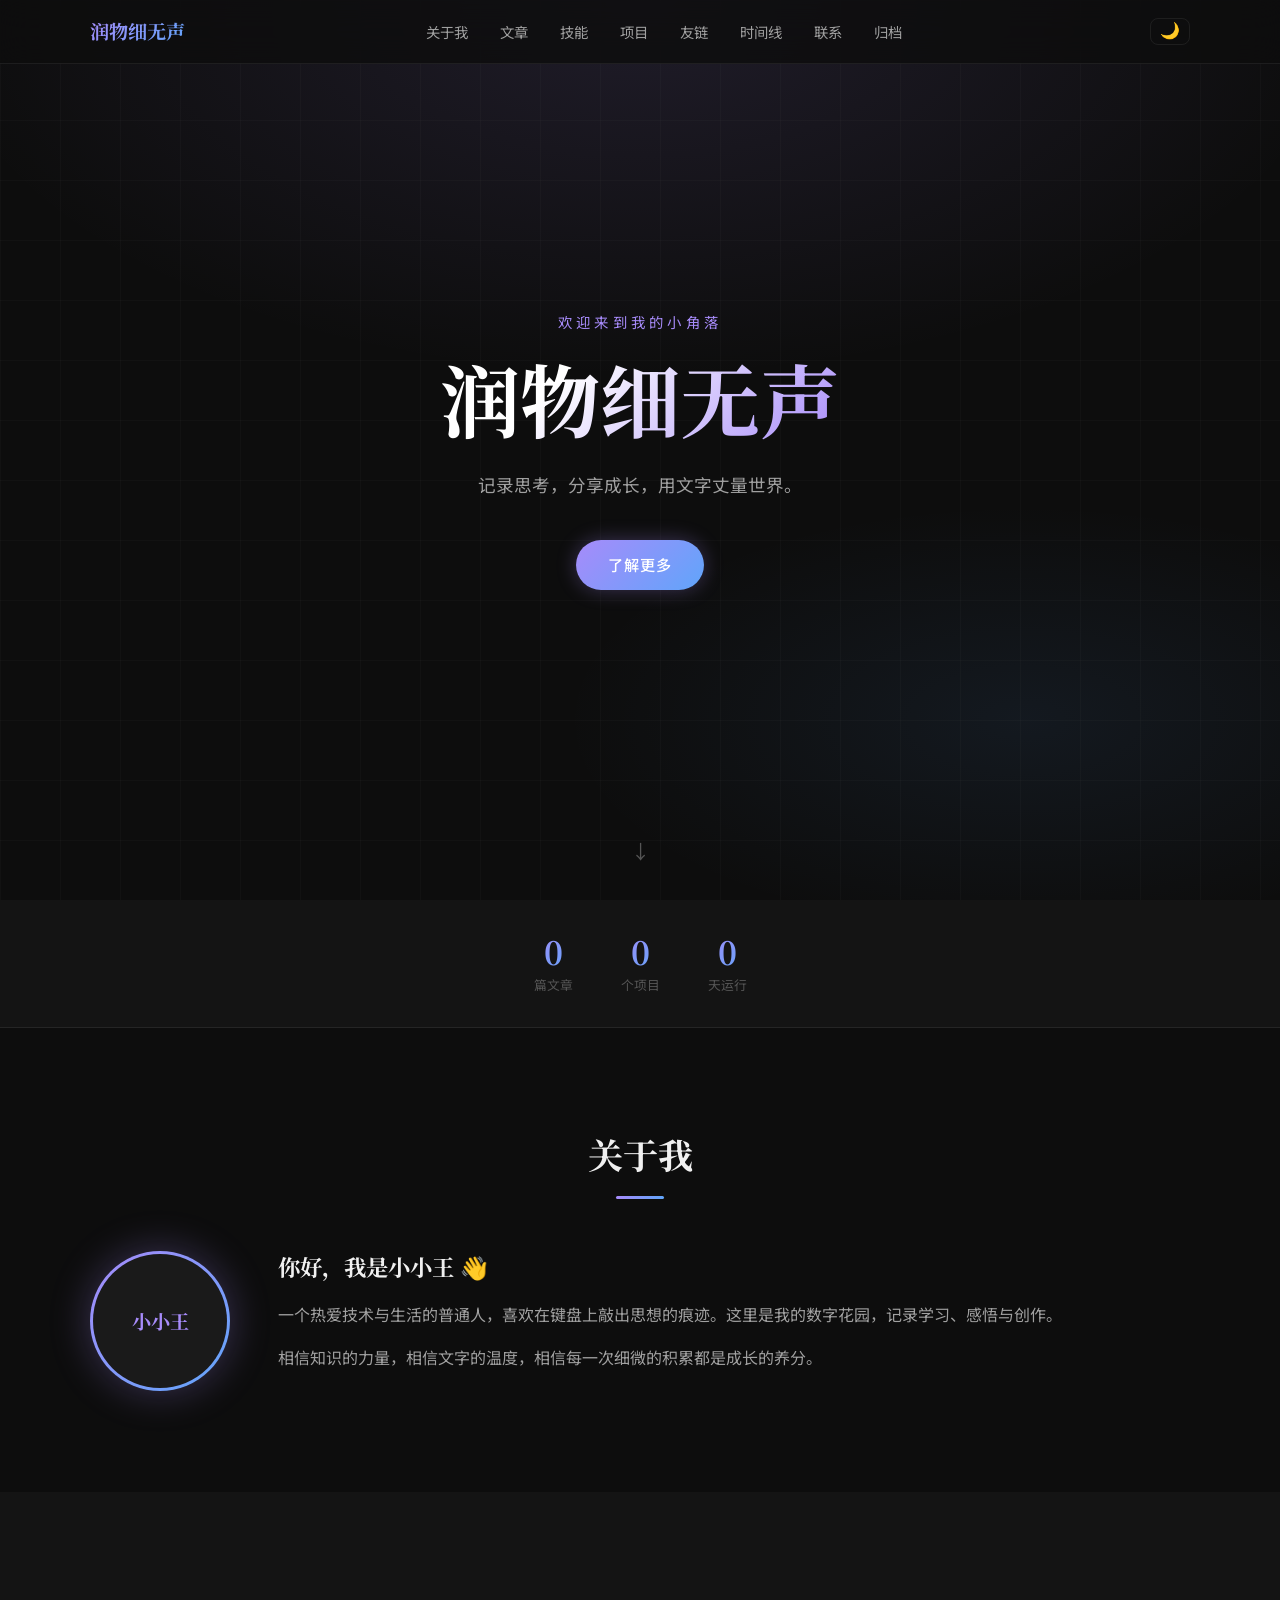
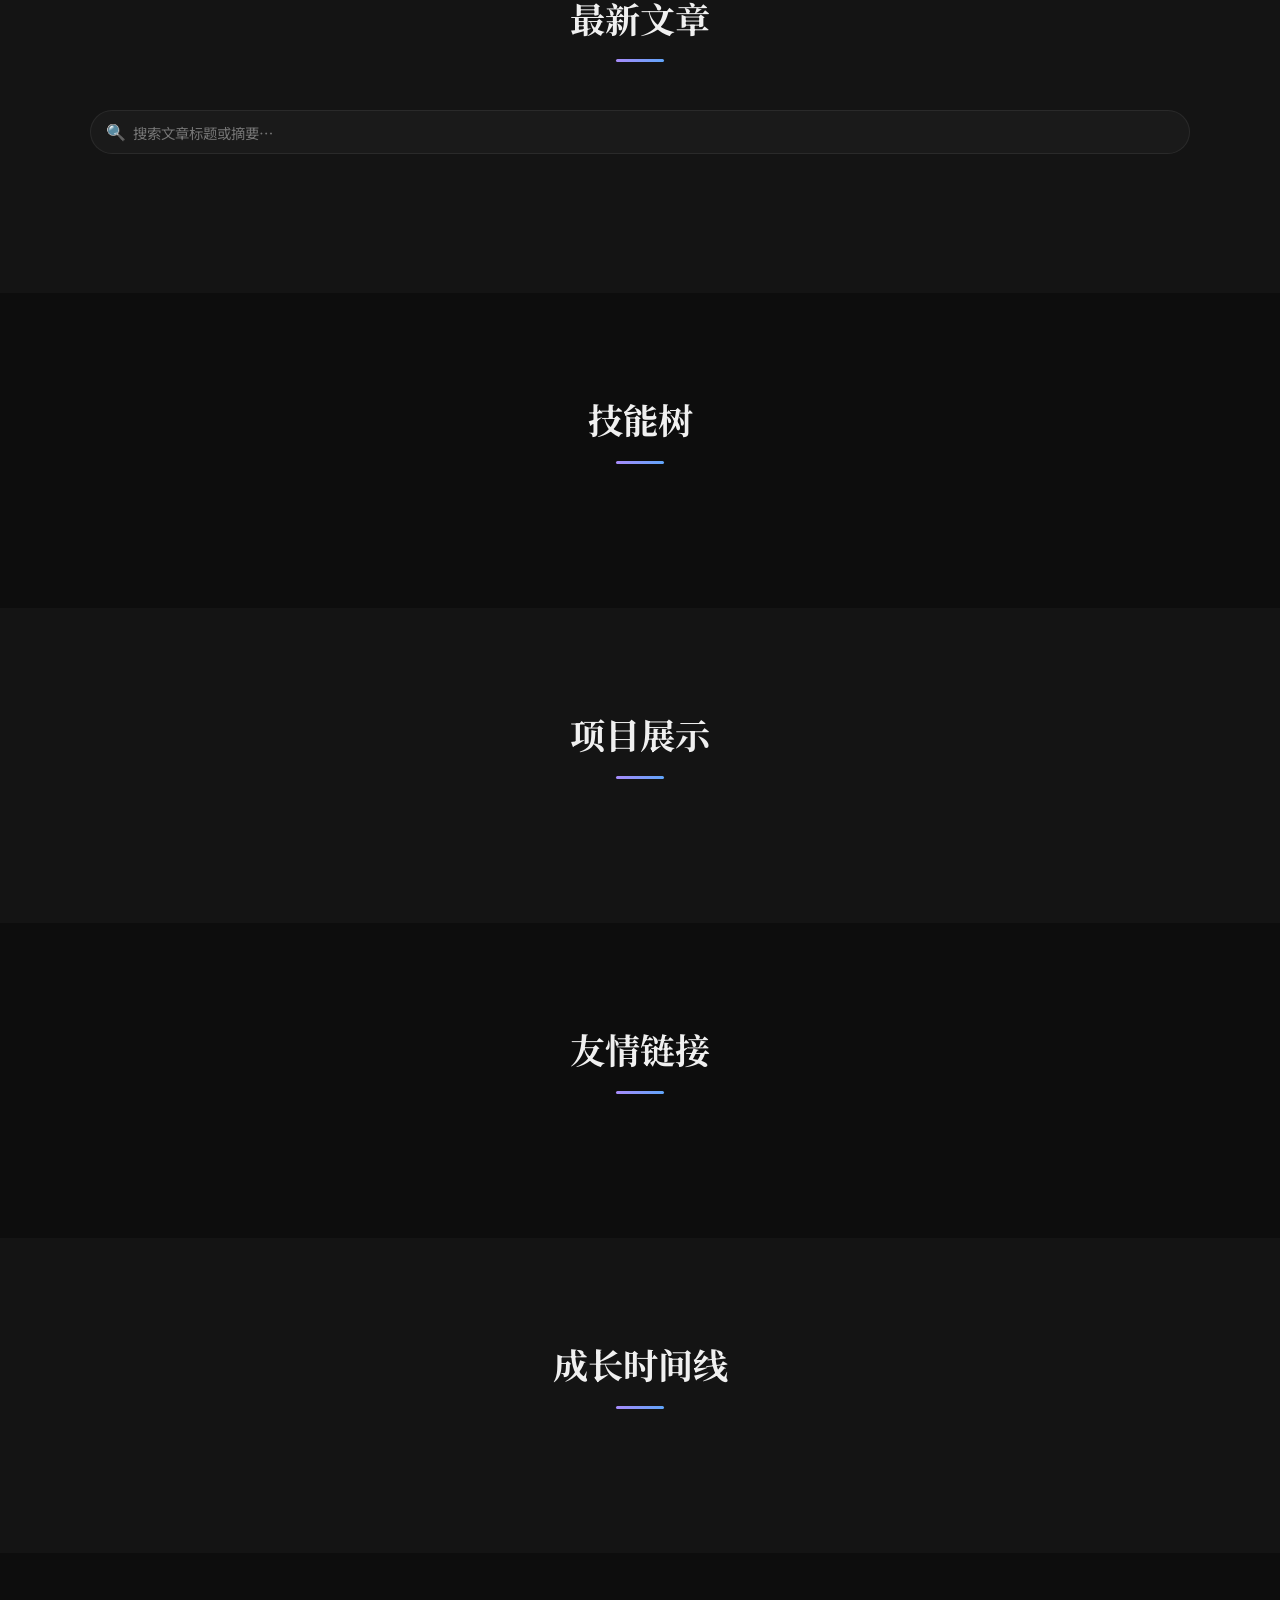
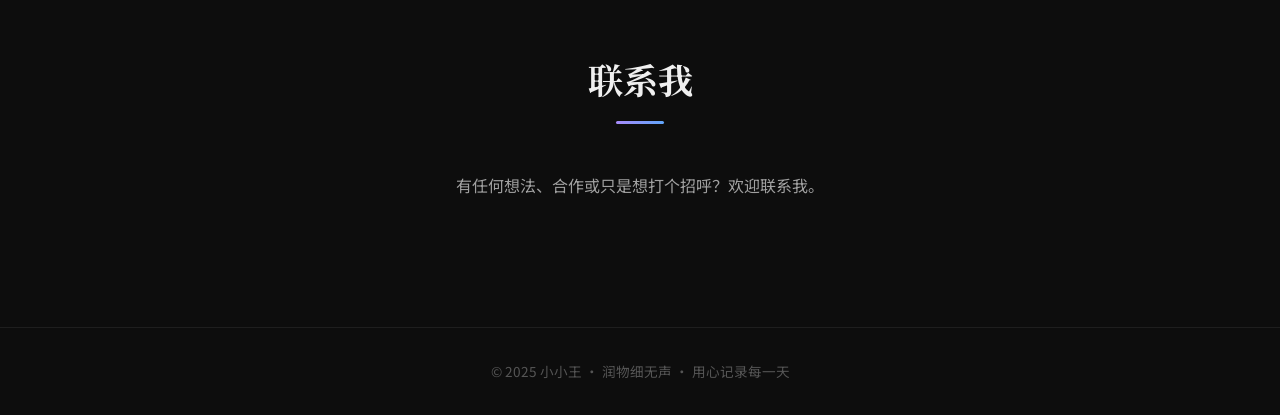
==== commit 8beaaf1a: "feat: 全面扩展博客功能（标签/搜索增强/阅读量/上下篇/RSS/归档/字数/草稿/Markdown预览/分享）" ====
--- a/blog/index.html
+++ b/blog/index.html
@@ -34,6 +34,7 @@
         <li><a href="#links">友链</a></li>
         <li><a href="#timeline">时间线</a></li>
         <li><a href="#contact">联系</a></li>
+        <li><a href="archive.html">归档</a></li>
       </ul>
       <div style="display:flex;align-items:center;gap:0.3rem">
         <button class="theme-btn" id="themeBtn" title="切换主题">🌙</button>
--- a/blog/style.css
+++ b/blog/style.css
@@ -936,3 +936,9 @@
   font-size: 0.78rem;
   color: var(--text-muted);
 }
+
+/* ===== 标签系统 ===== */
+.filter-sep { color: var(--border); margin: 0 0.3rem; font-size: 1.2rem; }
+.tag-btn { font-size: 0.8rem !important; }
+.post-tags-mini { display: flex; flex-wrap: wrap; gap: 0.3rem; margin: 0.5rem 0 0.3rem; }
+.post-tag-mini { font-size: 0.75rem; color: var(--text-muted); background: var(--bg-card); border: 1px solid var(--border); border-radius: 10px; padding: 0.1rem 0.5rem; }
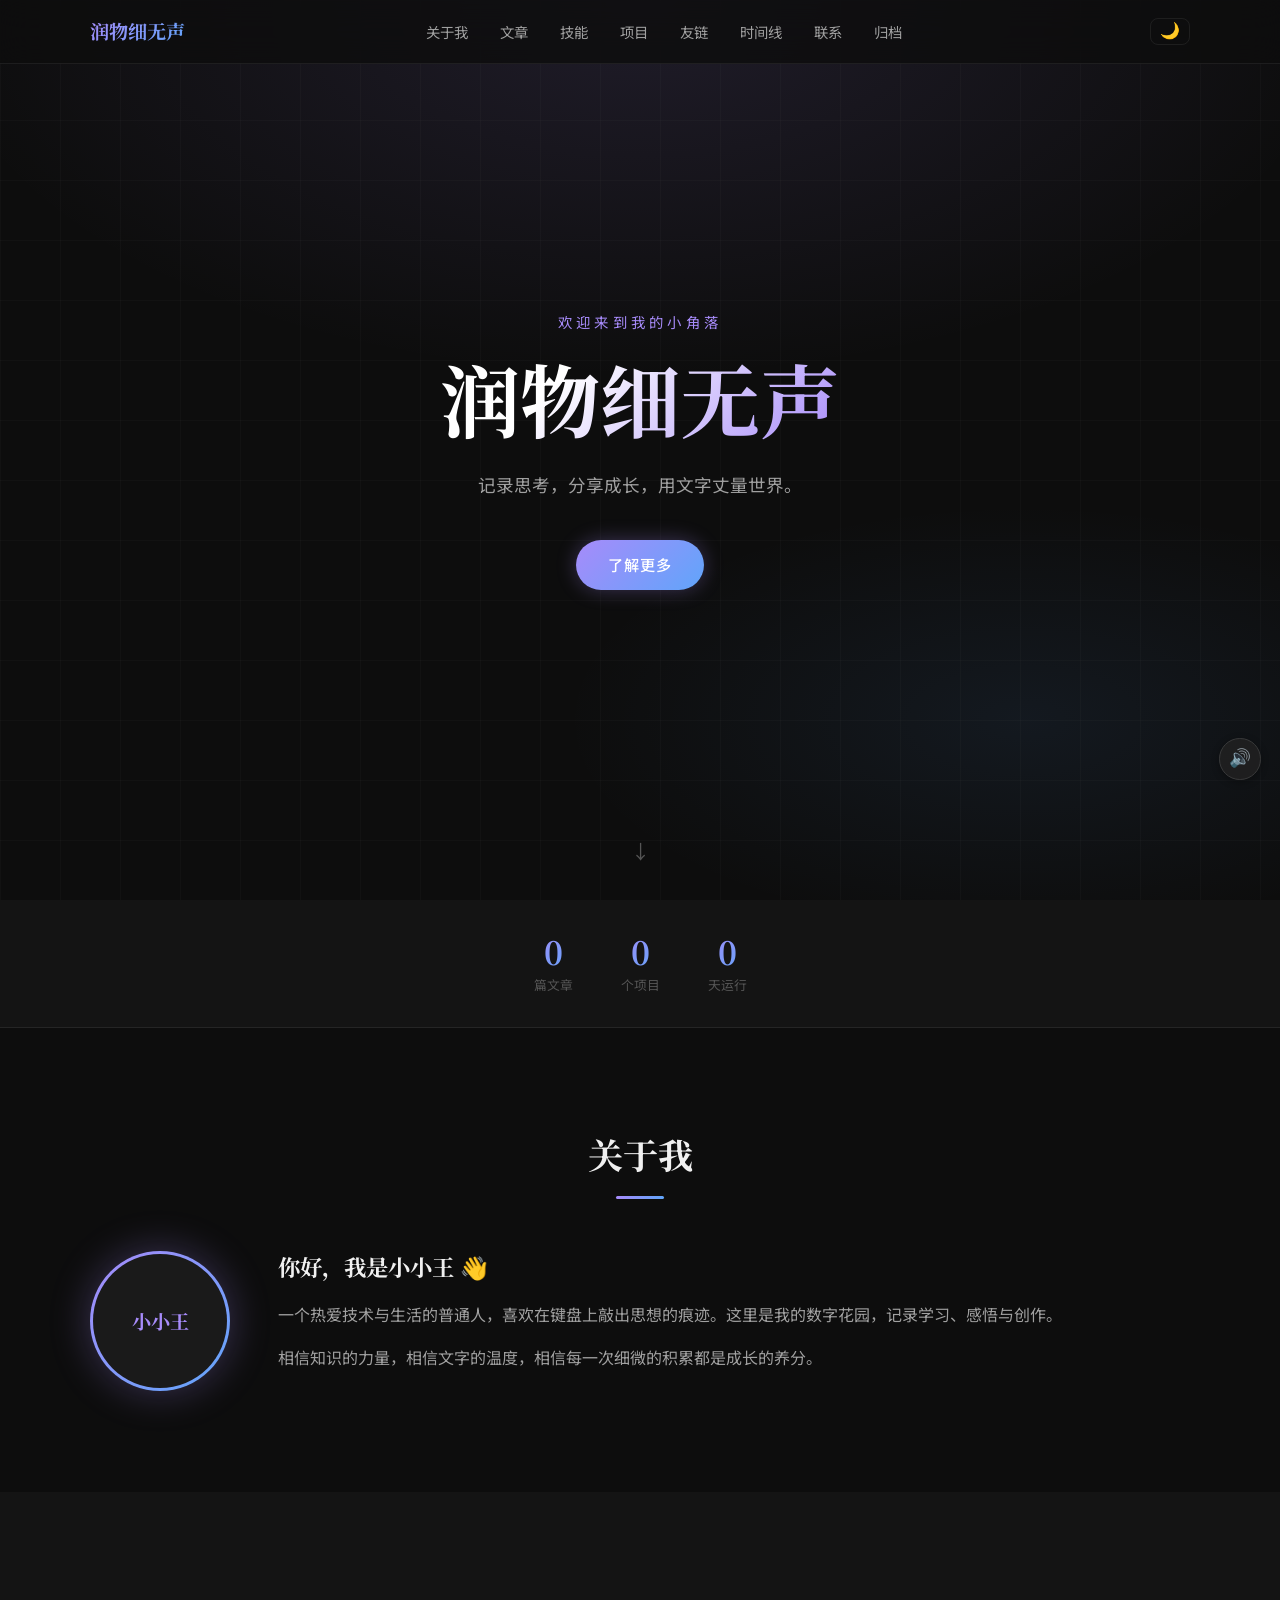
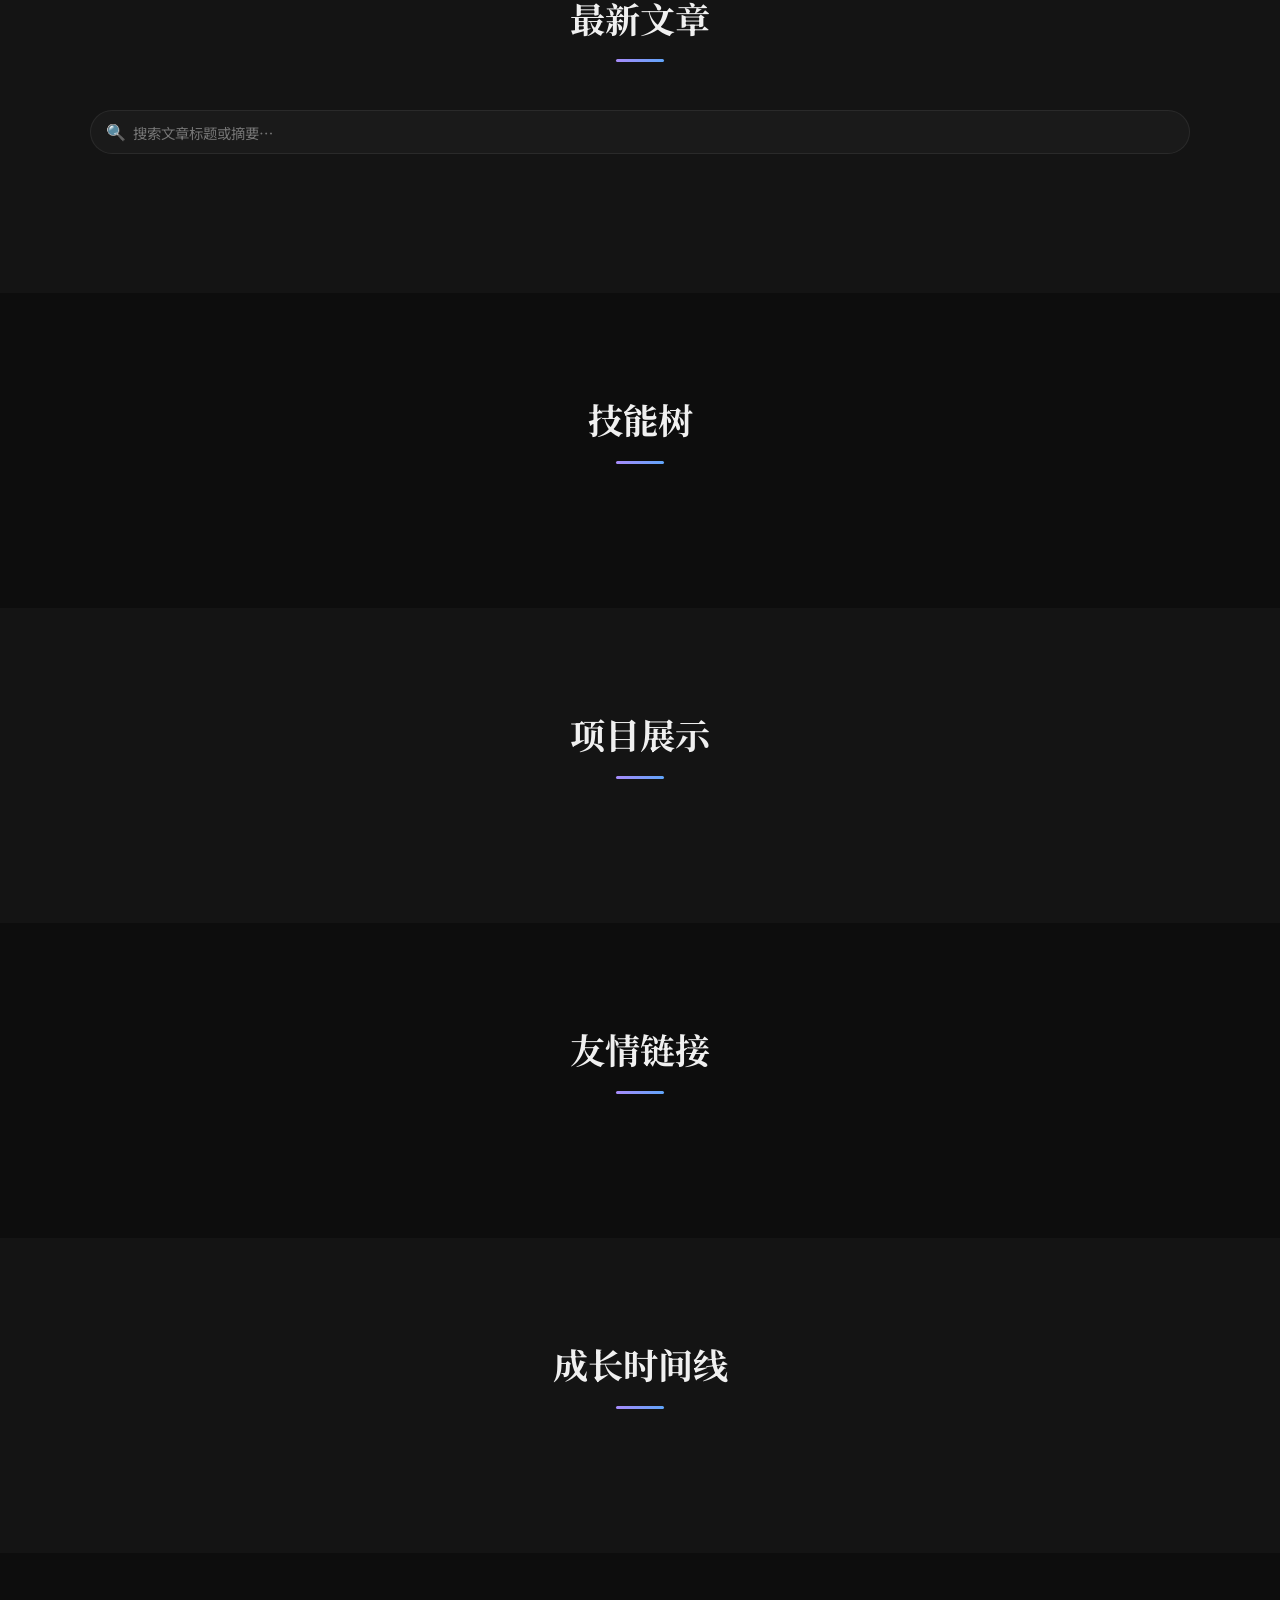
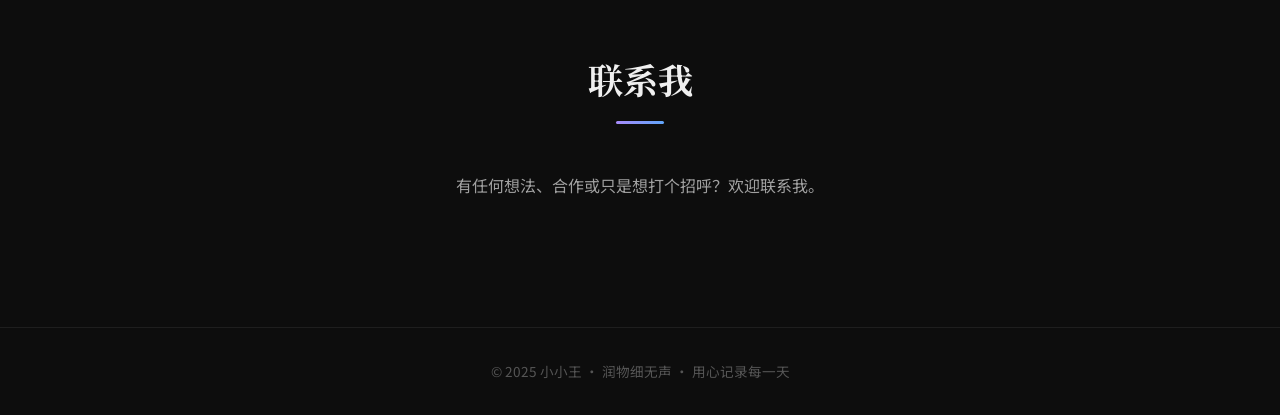
==== commit 9aec8e5c: "fix: sound.js 加版本号 v=3 强制破除 Cloudflare 缓存" ====
--- a/blog/index.html
+++ b/blog/index.html
@@ -12,7 +12,9 @@
   <meta name="description" content="记录思考，分享成长，用文字丈量世界。" />
   <link rel="stylesheet" href="style.css" />
   <link rel="preconnect" href="https://fonts.googleapis.com" />
-  <link href="https://fonts.googleapis.com/css2?family=Noto+Serif+SC:wght@400;600;700&family=Noto+Sans+SC:wght@300;400;500&display=swap" rel="stylesheet" />
+  <link href="https://fonts.googleapis.com/css2?family=Noto+Serif+SC:wght@400;600;700&family=Noto+Sans+SC:wght@300;400;500&display=swap" rel="stylesheet" media="print" onload="this.media='all'" />
+  <noscript><link href="https://fonts.googleapis.com/css2?family=Noto+Serif+SC:wght@400;600;700&family=Noto+Sans+SC:wght@300;400;500&display=swap" rel="stylesheet" /></noscript>
+  <link rel="alternate" type="application/rss+xml" title="润物细无声 RSS" href="https://blog-worker.diaoyudao110.workers.dev/feed.xml" />
   <script>
     // 主题初始化（避免闪烁）
     (function(){
@@ -159,5 +161,6 @@
   <button class="back-top" id="backTop" title="回到顶部">↑</button>
 
   <script src="main.js"></script>
+  <script src="sound.js?v=3"></script>
 </body>
 </html>
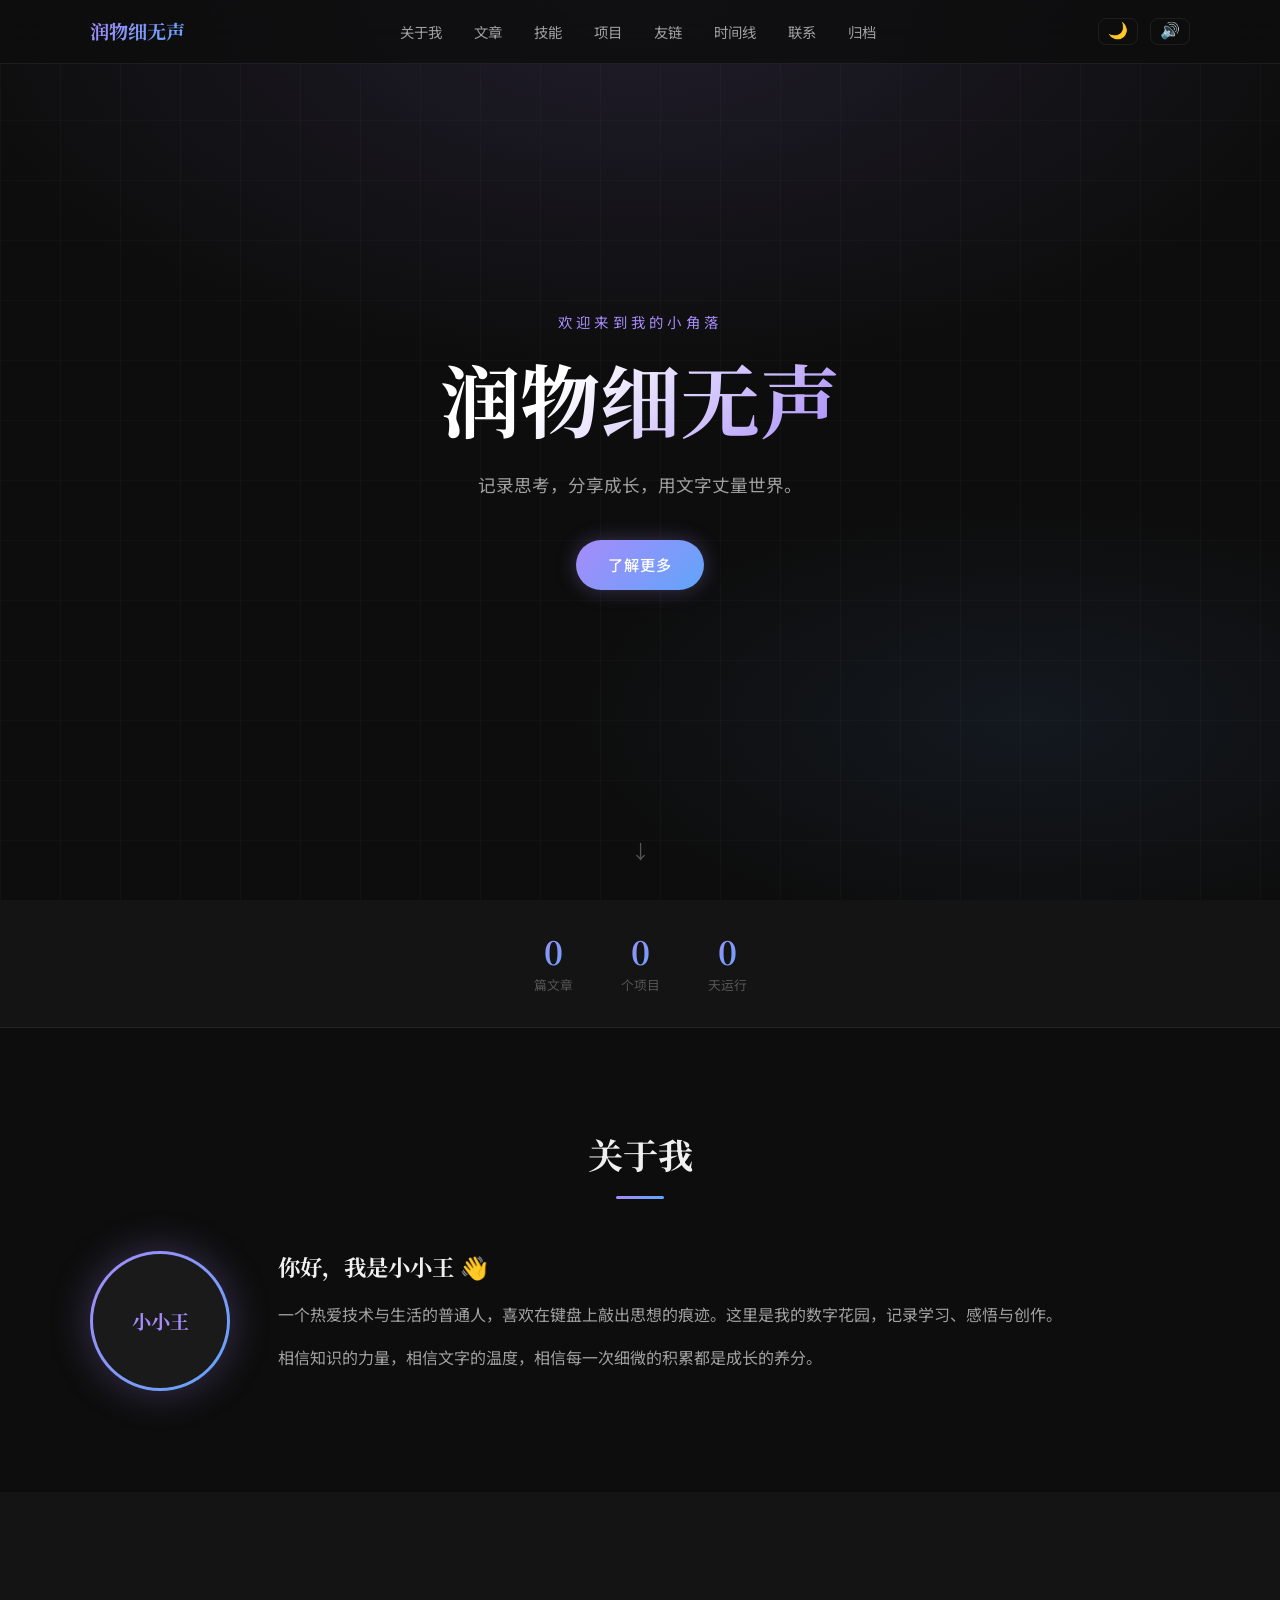
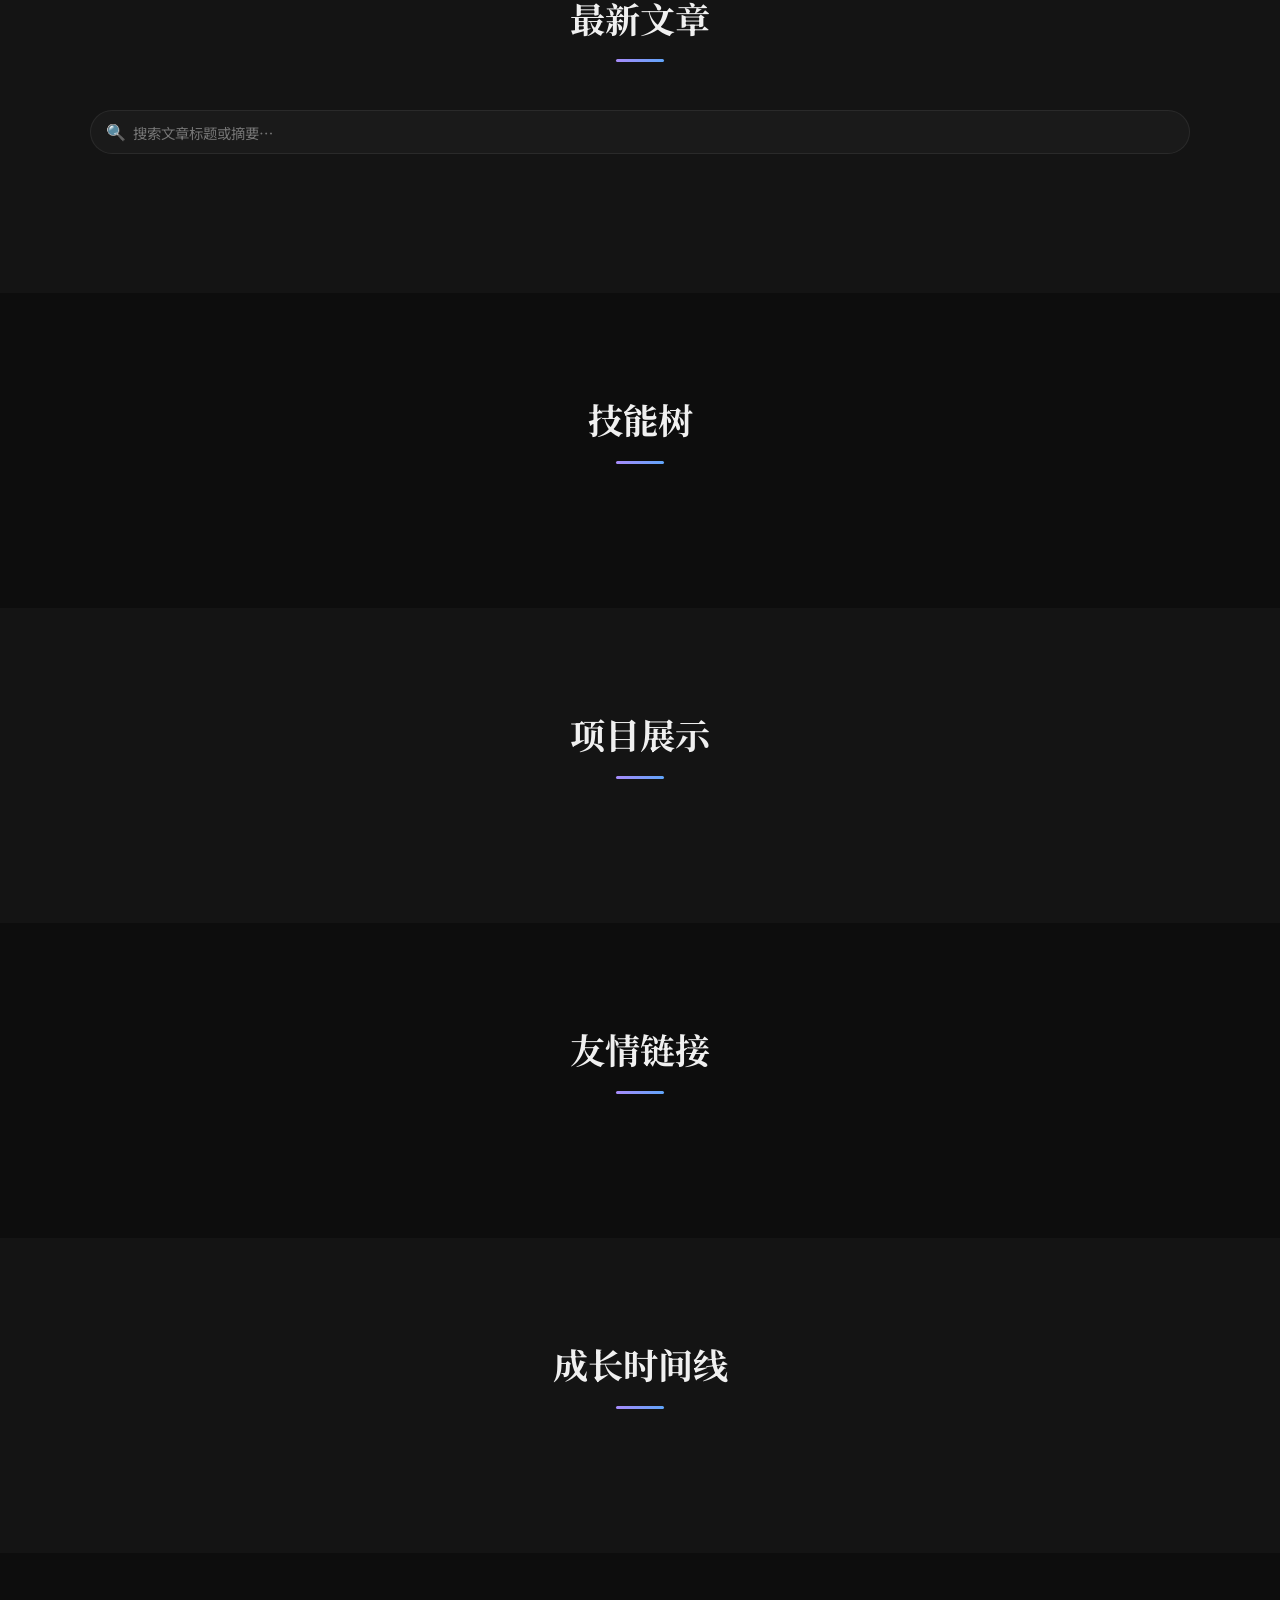
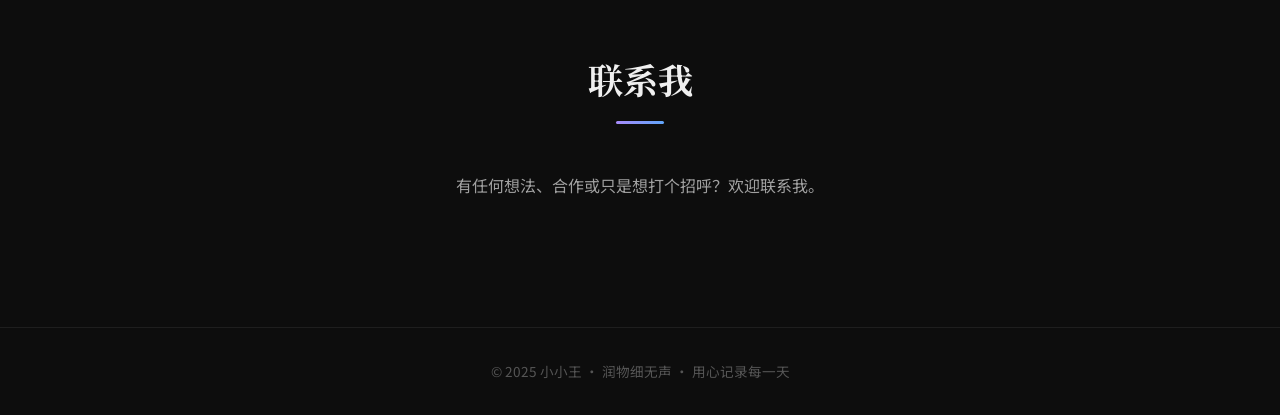
==== commit 2a7bb385: "feat: 静音按钮移至导航栏主题按钮旁边" ====
--- a/blog/index.html
+++ b/blog/index.html
@@ -40,6 +40,7 @@
       </ul>
       <div style="display:flex;align-items:center;gap:0.3rem">
         <button class="theme-btn" id="themeBtn" title="切换主题">🌙</button>
+        <button class="theme-btn" id="soundMuteBtn" title="关闭音效">🔊</button>
         <button class="menu-btn" id="menuBtn">&#9776;</button>
       </div>
     </div>
@@ -161,6 +162,6 @@
   <button class="back-top" id="backTop" title="回到顶部">↑</button>
 
   <script src="main.js"></script>
-  <script src="sound.js?v=3"></script>
+  <script src="sound.js?v=4"></script>
 </body>
 </html>
